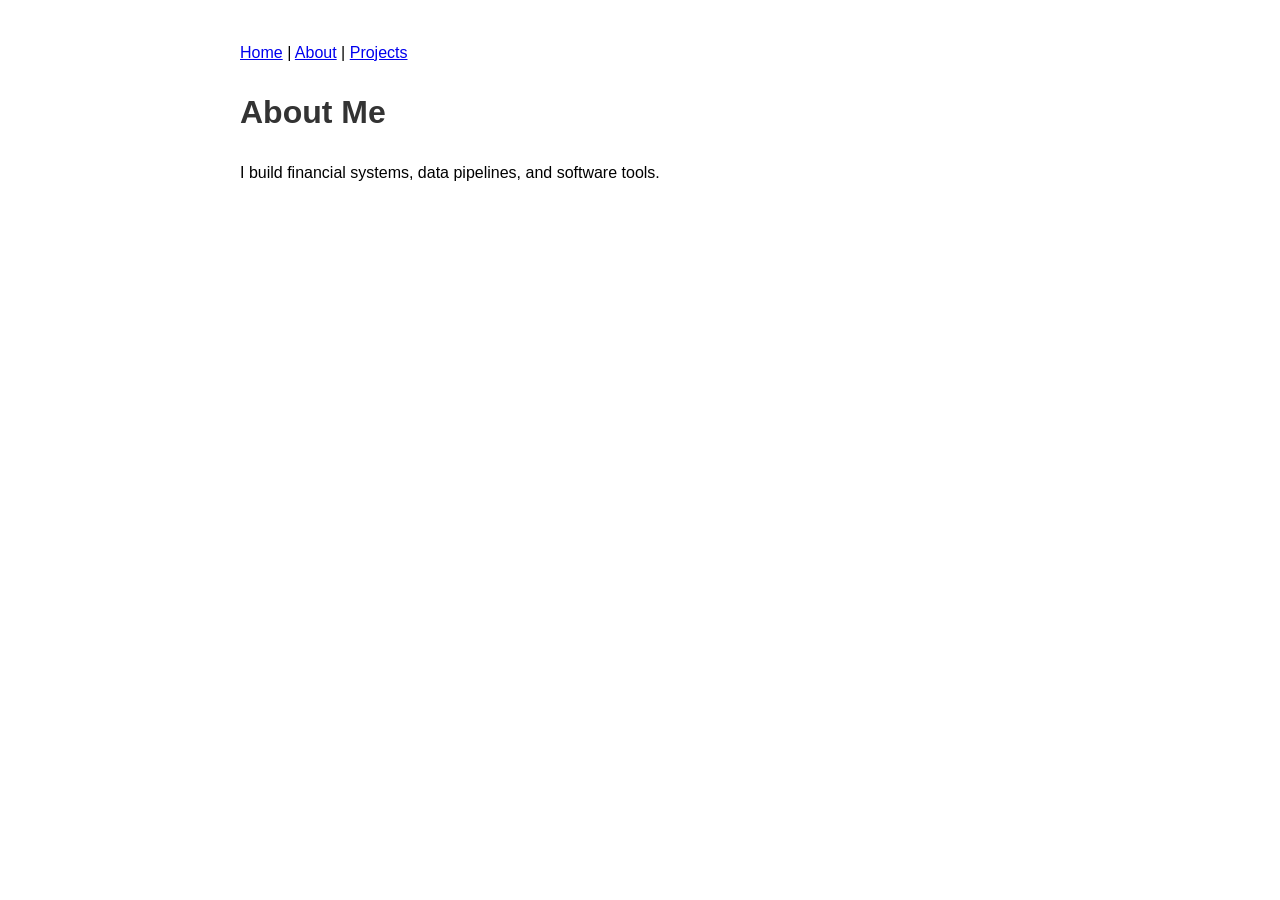
==== about.html @ 6fded86d "added pages and stylesheet" ====
<!DOCTYPE html>
<html>

<head>
    <title>About - Kyle Smith</title>
</head>

<body>

    <link rel="stylesheet" href="styles.css">

    <nav>
        <a href="index.html">Home</a> |
        <a href="about.html">About</a> |
        <a href="projects.html">Projects</a>
    </nav>

    <h1>About Me</h1>
    <p>I build financial systems, data pipelines, and software tools.</p>

</body>

</html>
---- styles.css ----
body {
    font-family: Arial, sans-serif;
    max-width: 800px;
    margin: 40px auto;
    line-height: 1.6;
    padding: 0 20px;
}

h1 {
    color: #333;
}

.section {
    margin-top: 30px;
}
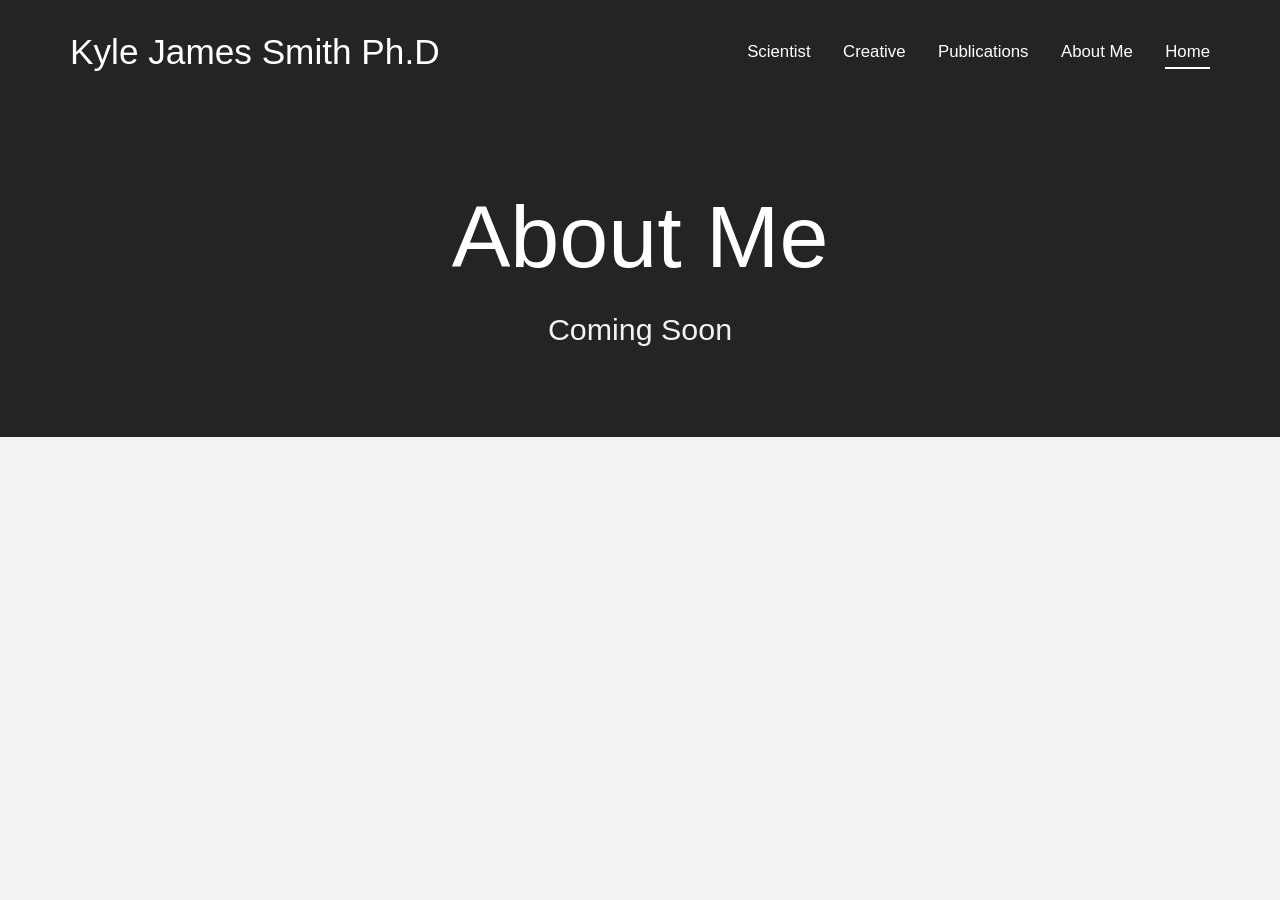
==== commit f5390e37: "Updates to about page" ====
--- a/about.html
+++ b/about.html
@@ -2,22 +2,31 @@
 <html>
 
 <head>
-    <title>About - Kyle Smith</title>
+    <title>Kyle Smith</title>
+    <link rel="stylesheet" href="styles.css">
 </head>
 
 <body>
+    <header class="top-bar">
+        <div class="top-bar-inner">
+            <div class="site-name">Kyle James Smith Ph.D</div>
 
-    <link rel="stylesheet" href="styles.css">
+            <nav class="site-nav">
+                <a href="scientist.html">Scientist</a>
+                <a href="creative.html">Creative</a>
+                <a href="publications.html">Publications</a>
+                <a href="about.html">About Me</a>
+                <a href="index.html" class="active">Home</a>
+            </nav>
+        </div>
+    </header>
 
-    <nav>
-        <a href="index.html">Home</a> |
-        <a href="about.html">About</a> |
-        <a href="projects.html">Projects</a>
-    </nav>
-
-    <h1>About Me</h1>
-    <p>I build financial systems, data pipelines, and software tools.</p>
-
+    <section class="hero">
+        <div class="hero-inner">
+            <h1>About Me</h1>
+            <p class="hero-subtitle">Coming Soon</p>
+        </div>
+    </section>
 </body>
 
 </html>
--- a/styles.css
+++ b/styles.css
@@ -1,15 +1,172 @@
 body {
+    margin: 0;
     font-family: Arial, sans-serif;
-    max-width: 800px;
-    margin: 40px auto;
-    line-height: 1.6;
-    padding: 0 20px;
+    background-color: #f3f3f3;
+    color: #222;
 }
 
-h1 {
-    color: #333;
+/* Top dark band */
+.top-bar {
+    background-color: #262326;
+    color: white;
+}
+
+.top-bar-inner {
+    max-width: 1800px;
+    margin: 0 auto;
+    padding: 32px 70px 24px 70px;
+    display: flex;
+    justify-content: space-between;
+    align-items: center;
+}
+
+.site-name {
+    font-size: 2.2rem;
+    font-weight: 300;
+    color: white;
+}
+
+/* Nav */
+.site-nav a {
+    color: white;
+    text-decoration: none;
+    margin-left: 28px;
+    font-size: 1.05rem;
+    font-weight: 400;
+}
+
+.site-nav a:hover {
+    text-decoration: underline;
+}
+
+.site-nav a.active {
+    border-bottom: 2px solid white;
+    padding-bottom: 6px;
+}
+
+/* Hero */
+.hero {
+    background-color: #262326;
+    color: white;
+    text-align: center;
+    padding: 70px 20px 90px 20px;
+}
+
+.hero-inner {
+    max-width: 1400px;
+    margin: 0 auto;
+}
+
+.hero h1 {
+    font-size: 5.5rem;
+    font-weight: 300;
+    margin: 20px 0 24px 0;
+}
+
+.hero-subtitle {
+    font-size: 1.9rem;
+    font-weight: 300;
+    margin: 0;
+    color: #f2f2f2;
+}
+
+/* Intro block below hero */
+.intro {
+    background-color: #f3f3f3;
+    text-align: center;
+    padding: 70px 30px 60px 30px;
+}
+
+.intro-inner {
+    max-width: 1350px;
+    margin: 0 auto;
+}
+
+.intro p {
+    font-size: 1.7rem;
+    line-height: 1.5;
+    color: #26385d;
+    margin: 0 auto;
+}
+
+/* Lower content area */
+.content {
+    max-width: 1100px;
+    margin: 0 auto;
+    padding: 10px 25px 60px 25px;
 }
 
 .section {
-    margin-top: 30px;
+    background: white;
+    padding: 24px;
+    margin-top: 24px;
+    border-radius: 10px;
+    box-shadow: 0 1px 6px rgba(0, 0, 0, 0.08);
+}
+
+.section h2 {
+    margin-top: 0;
+    font-size: 2rem;
+}
+
+.section p {
+    font-size: 1.1rem;
+    line-height: 1.6;
+}
+
+.page-hero {
+    background-color: #262326;
+    color: white;
+    text-align: center;
+    padding: 55px 20px 65px 20px;
+}
+
+.page-hero-inner {
+    max-width: 1100px;
+    margin: 0 auto;
+}
+
+.page-hero h1 {
+    font-size: 3.4rem;
+    font-weight: 300;
+    margin: 0 0 16px 0;
+}
+
+.page-hero p {
+    font-size: 1.2rem;
+    margin: 0;
+    color: #f2f2f2;
+}
+
+.publication {
+    background: white;
+    padding: 28px;
+    margin-top: 24px;
+    border-radius: 10px;
+    box-shadow: 0 1px 6px rgba(0, 0, 0, 0.08);
+}
+
+.publication h2 {
+    margin-top: 0;
+    margin-bottom: 10px;
+    font-size: 1.7rem;
+    line-height: 1.3;
+}
+
+.publication h2 a {
+    color: #25385c;
+    text-decoration: none;
+}
+
+.publication h2 a:hover {
+    text-decoration: underline;
+}
+
+.pub-meta {
+    font-size: 0.95rem;
+    font-weight: 600;
+    color: #666;
+    margin-bottom: 16px;
+    text-transform: uppercase;
+    letter-spacing: 0.04em;
 }
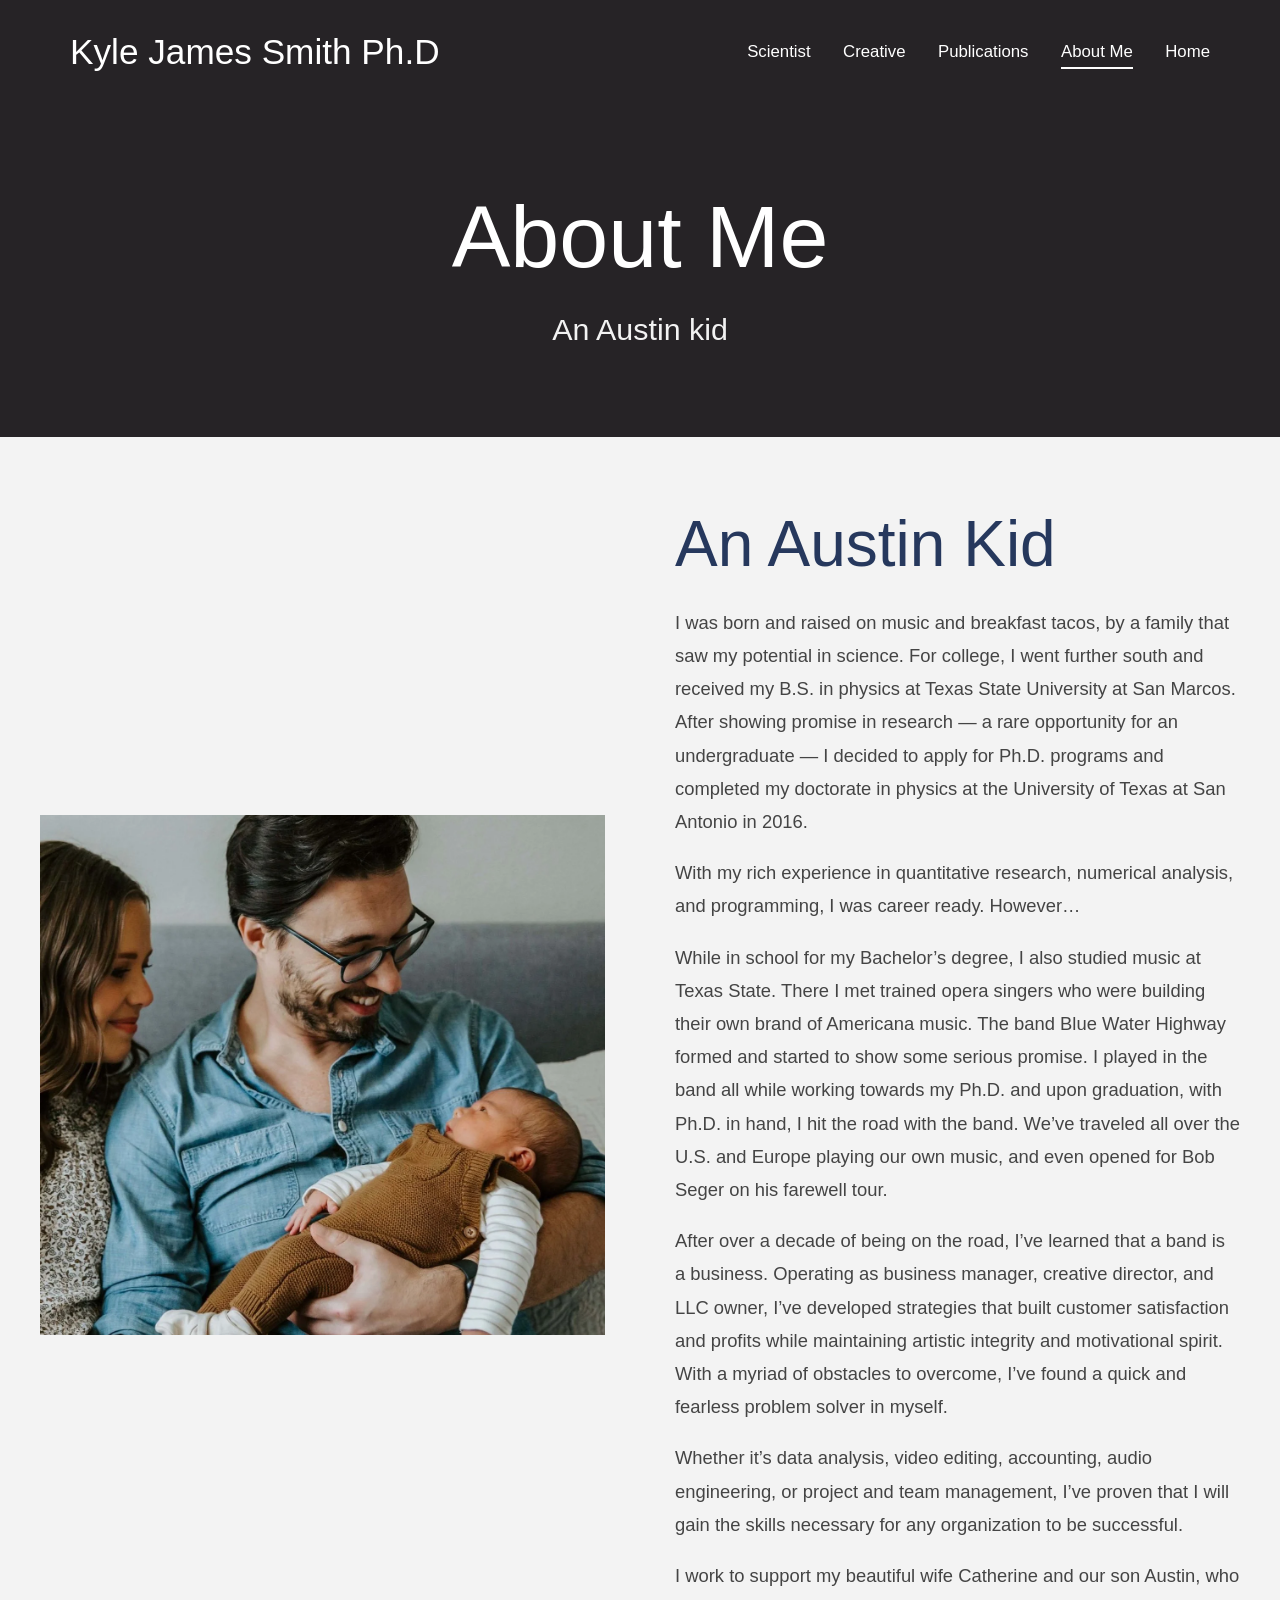
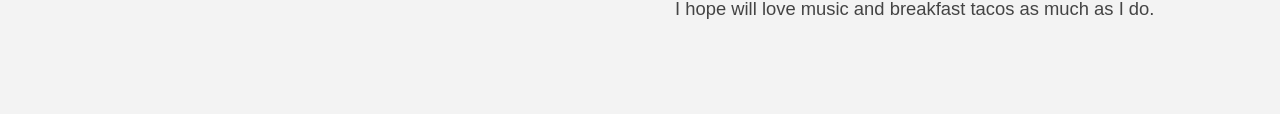
==== commit 3e04c658: "added about me page" ====
--- a/about.html
+++ b/about.html
@@ -2,7 +2,7 @@
 <html>
 
 <head>
-    <title>Kyle Smith</title>
+    <title>About Me | Kyle James Smith</title>
     <link rel="stylesheet" href="styles.css">
 </head>
 
@@ -15,8 +15,8 @@
                 <a href="scientist.html">Scientist</a>
                 <a href="creative.html">Creative</a>
                 <a href="publications.html">Publications</a>
-                <a href="about.html">About Me</a>
-                <a href="index.html" class="active">Home</a>
+                <a href="about.html" class="active">About Me</a>
+                <a href="index.html">Home</a>
             </nav>
         </div>
     </header>
@@ -24,7 +24,59 @@
     <section class="hero">
         <div class="hero-inner">
             <h1>About Me</h1>
-            <p class="hero-subtitle">Coming Soon</p>
+            <p class="hero-subtitle">An Austin kid</p>
+        </div>
+    </section>
+
+    <section class="split-section">
+        <div class="split-image">
+            <img src="images/Father2_image.webp" alt="Kyle Smith with family">
+        </div>
+
+        <div class="split-text">
+            <h2>An Austin Kid</h2>
+
+            <p>
+                I was born and raised on music and breakfast tacos, by a family that saw my
+                potential in science. For college, I went further south and received my B.S.
+                in physics at Texas State University at San Marcos. After showing promise in
+                research — a rare opportunity for an undergraduate — I decided to apply for
+                Ph.D. programs and completed my doctorate in physics at the University of Texas
+                at San Antonio in 2016.
+            </p>
+
+            <p>
+                With my rich experience in quantitative research, numerical analysis, and
+                programming, I was career ready. However…
+            </p>
+
+            <p>
+                While in school for my Bachelor’s degree, I also studied music at Texas State.
+                There I met trained opera singers who were building their own brand of Americana
+                music. The band Blue Water Highway formed and started to show some serious promise.
+                I played in the band all while working towards my Ph.D. and upon graduation,
+                with Ph.D. in hand, I hit the road with the band. We’ve traveled all over the
+                U.S. and Europe playing our own music, and even opened for Bob Seger on his farewell tour.
+            </p>
+
+            <p>
+                After over a decade of being on the road, I’ve learned that a band is a business.
+                Operating as business manager, creative director, and LLC owner, I’ve developed
+                strategies that built customer satisfaction and profits while maintaining artistic
+                integrity and motivational spirit. With a myriad of obstacles to overcome, I’ve
+                found a quick and fearless problem solver in myself.
+            </p>
+
+            <p>
+                Whether it’s data analysis, video editing, accounting, audio engineering, or
+                project and team management, I’ve proven that I will gain the skills necessary
+                for any organization to be successful.
+            </p>
+
+            <p>
+                I work to support my beautiful wife Catherine and our son Austin, who I hope will
+                love music and breakfast tacos as much as I do.
+            </p>
         </div>
     </section>
 </body>
--- a/styles.css
+++ b/styles.css
@@ -5,7 +5,7 @@
     color: #222;
 }
 
-/* Top dark band */
+/* Top bar */
 .top-bar {
     background-color: #262326;
     color: white;
@@ -26,7 +26,7 @@
     color: white;
 }
 
-/* Nav */
+/* Navigation */
 .site-nav a {
     color: white;
     text-decoration: none;
@@ -44,7 +44,7 @@
     padding-bottom: 6px;
 }
 
-/* Hero */
+/* Standard hero */
 .hero {
     background-color: #262326;
     color: white;
@@ -70,11 +70,11 @@
     color: #f2f2f2;
 }
 
-/* Intro block below hero */
+/* Intro section */
 .intro {
     background-color: #f3f3f3;
     text-align: center;
-    padding: 70px 30px 60px 30px;
+    padding: 70px 30px 40px 30px;
 }
 
 .intro-inner {
@@ -89,84 +89,320 @@
     margin: 0 auto;
 }
 
-/* Lower content area */
-.content {
+/* Home page feature grid */
+.feature-grid {
+    max-width: 1450px;
+    margin: 30px auto 70px auto;
+    padding: 0 30px;
+    display: grid;
+    grid-template-columns: repeat(3, 1fr);
+    gap: 12px;
+    background-color: #f3f3f3;
+}
+
+.feature-card {
+    text-align: center;
+}
+
+.feature-image-wrap {
+    width: 100%;
+    aspect-ratio: 3 / 4;
+    overflow: hidden;
+}
+
+.feature-image {
+    width: 100%;
+    height: 100%;
+    object-fit: cover;
+    display: block;
+}
+
+.feature-card h2 {
+    margin: 14px 0 10px 0;
+    font-size: 1.2rem;
+    font-weight: 400;
+}
+
+.feature-card h2 a {
+    text-decoration: underline;
+    color: #58767c;
+}
+
+.feature-card p {
+    font-size: 0.98rem;
+    line-height: 1.6;
+    color: #444;
+    margin: 0 12px 12px 12px;
+}
+
+.see-more {
+    color: #4d6170;
+    text-decoration: underline;
+    font-size: 0.95rem;
+}
+
+/* Shared content-page layout */
+.content-section {
     max-width: 1100px;
-    margin: 0 auto;
-    padding: 10px 25px 60px 25px;
-}
-
-.section {
+    margin: 40px auto 80px auto;
+    padding: 0 30px;
+}
+
+.content-block {
+    display: flex;
+    gap: 40px;
+    align-items: center;
     background: white;
-    padding: 24px;
-    margin-top: 24px;
+    padding: 32px;
+    margin-bottom: 28px;
     border-radius: 10px;
     box-shadow: 0 1px 6px rgba(0, 0, 0, 0.08);
 }
 
-.section h2 {
+.content-block.reverse {
+    flex-direction: row-reverse;
+}
+
+.content-image {
+    flex: 1;
+}
+
+.content-image img {
+    width: 100%;
+    height: 350px;
+    object-fit: cover;
+    border-radius: 6px;
+    display: block;
+}
+
+.content-text {
+    flex: 1;
+}
+
+.content-text.full-width {
+    width: 100%;
+}
+
+.content-text h2 {
+    font-size: 2rem;
     margin-top: 0;
+    margin-bottom: 14px;
+    color: #222;
+    font-weight: 500;
+}
+
+.content-text h3 {
+    font-size: 1.25rem;
+    margin-top: 28px;
+    margin-bottom: 10px;
+    color: #26385d;
+}
+
+.content-text p {
+    font-size: 1.05rem;
+    line-height: 1.75;
+    color: #444;
+    margin-bottom: 16px;
+}
+
+.skills-list {
+    margin: 16px 0 0 0;
+    padding-left: 24px;
+}
+
+.skills-list li {
+    margin-bottom: 8px;
+    font-size: 1.02rem;
+    color: #444;
+}
+
+/* Media block */
+.media-section {
+    background-color: #f3f3f3;
+    padding: 40px 30px 20px 30px;
+}
+
+.media-container {
+    max-width: 1100px;
+    margin: 0 auto;
+}
+
+.video-placeholder {
+    width: 100%;
+    min-height: 400px;
+    display: flex;
+    align-items: center;
+    justify-content: center;
+    background-color: #ddd;
+    color: #555;
+    border-radius: 8px;
+    font-size: 1.1rem;
+    text-align: center;
+    padding: 20px;
+}
+
+/* Video hero */
+.video-hero {
+    position: relative;
+    width: 100%;
+    height: 720px;
+    overflow: hidden;
+    background-color: black;
+}
+
+.hero-video {
+    width: 100%;
+    height: 100%;
+    object-fit: cover;
+    display: block;
+}
+
+.video-overlay {
+    position: absolute;
+    inset: 0;
+    display: flex;
+    align-items: flex-end;
+    justify-content: center;
+    padding-bottom: 120px;
+    background: rgba(0, 0, 0, 0.15);
+}
+
+.video-overlay h1 {
+    color: white;
+    font-size: 5rem;
+    font-weight: 600;
+    margin: 0;
+    text-align: center;
+}
+
+/* Image left / text right */
+.split-section {
+    max-width: 1500px;
+    margin: 70px auto;
+    padding: 0 40px;
+    display: flex;
+    gap: 70px;
+    align-items: center;
+}
+
+.split-image {
+    flex: 1;
+}
+
+.split-image img {
+    width: 100%;
+    height: 520px;
+    object-fit: cover;
+    display: block;
+}
+
+.split-text {
+    flex: 1;
+}
+
+.split-text h2 {
+    font-size: 4rem;
+    margin-top: 0;
+    margin-bottom: 25px;
+    color: #26385d;
+    font-weight: 500;
+}
+
+.split-text p {
+    font-size: 1.15rem;
+    line-height: 1.8;
+    color: #444;
+}
+
+/* Three-column text section */
+.three-column-section {
+    padding: 60px 40px 100px 40px;
+    background-color: #f3f3f3;
+}
+
+.three-column-inner {
+    max-width: 1600px;
+    margin: 0 auto;
+}
+
+.section-title {
+    font-size: 4.8rem;
+    color: #26385d;
+    margin: 0 0 90px 0;
+    font-weight: 500;
+}
+
+.three-column-grid {
+    display: grid;
+    grid-template-columns: repeat(3, 1fr);
+    gap: 50px;
+}
+
+.column-card h3 {
     font-size: 2rem;
-}
-
-.section p {
-    font-size: 1.1rem;
-    line-height: 1.6;
-}
-
-.page-hero {
-    background-color: #262326;
-    color: white;
-    text-align: center;
-    padding: 55px 20px 65px 20px;
-}
-
-.page-hero-inner {
-    max-width: 1100px;
-    margin: 0 auto;
-}
-
-.page-hero h1 {
-    font-size: 3.4rem;
-    font-weight: 300;
-    margin: 0 0 16px 0;
-}
-
-.page-hero p {
-    font-size: 1.2rem;
-    margin: 0;
-    color: #f2f2f2;
-}
-
-.publication {
-    background: white;
-    padding: 28px;
-    margin-top: 24px;
-    border-radius: 10px;
-    box-shadow: 0 1px 6px rgba(0, 0, 0, 0.08);
-}
-
-.publication h2 {
     margin-top: 0;
-    margin-bottom: 10px;
-    font-size: 1.7rem;
-    line-height: 1.3;
-}
-
-.publication h2 a {
-    color: #25385c;
-    text-decoration: none;
-}
-
-.publication h2 a:hover {
-    text-decoration: underline;
-}
-
-.pub-meta {
-    font-size: 0.95rem;
-    font-weight: 600;
-    color: #666;
-    margin-bottom: 16px;
-    text-transform: uppercase;
-    letter-spacing: 0.04em;
+    margin-bottom: 28px;
+    color: #26385d;
+    font-weight: 500;
+}
+
+.column-card p {
+    font-size: 1.12rem;
+    line-height: 1.8;
+    color: #444;
+    margin-bottom: 28px;
+}
+
+/* Responsive */
+@media (max-width: 1100px) {
+    .top-bar-inner {
+        flex-direction: column;
+        gap: 20px;
+        text-align: center;
+    }
+
+    .site-nav a {
+        margin: 0 12px;
+    }
+
+    .hero h1 {
+        font-size: 4rem;
+    }
+
+    .hero-subtitle {
+        font-size: 1.4rem;
+    }
+
+    .intro p {
+        font-size: 1.3rem;
+    }
+
+    .feature-grid {
+        grid-template-columns: 1fr;
+    }
+
+    .video-hero {
+        height: 480px;
+    }
+
+    .video-overlay h1 {
+        font-size: 3rem;
+        padding: 0 20px;
+    }
+
+    .split-section {
+        flex-direction: column;
+    }
+
+    .split-text h2 {
+        font-size: 2.6rem;
+    }
+
+    .section-title {
+        font-size: 3rem;
+    }
+
+    .three-column-grid {
+        grid-template-columns: 1fr;
+    }
 }
